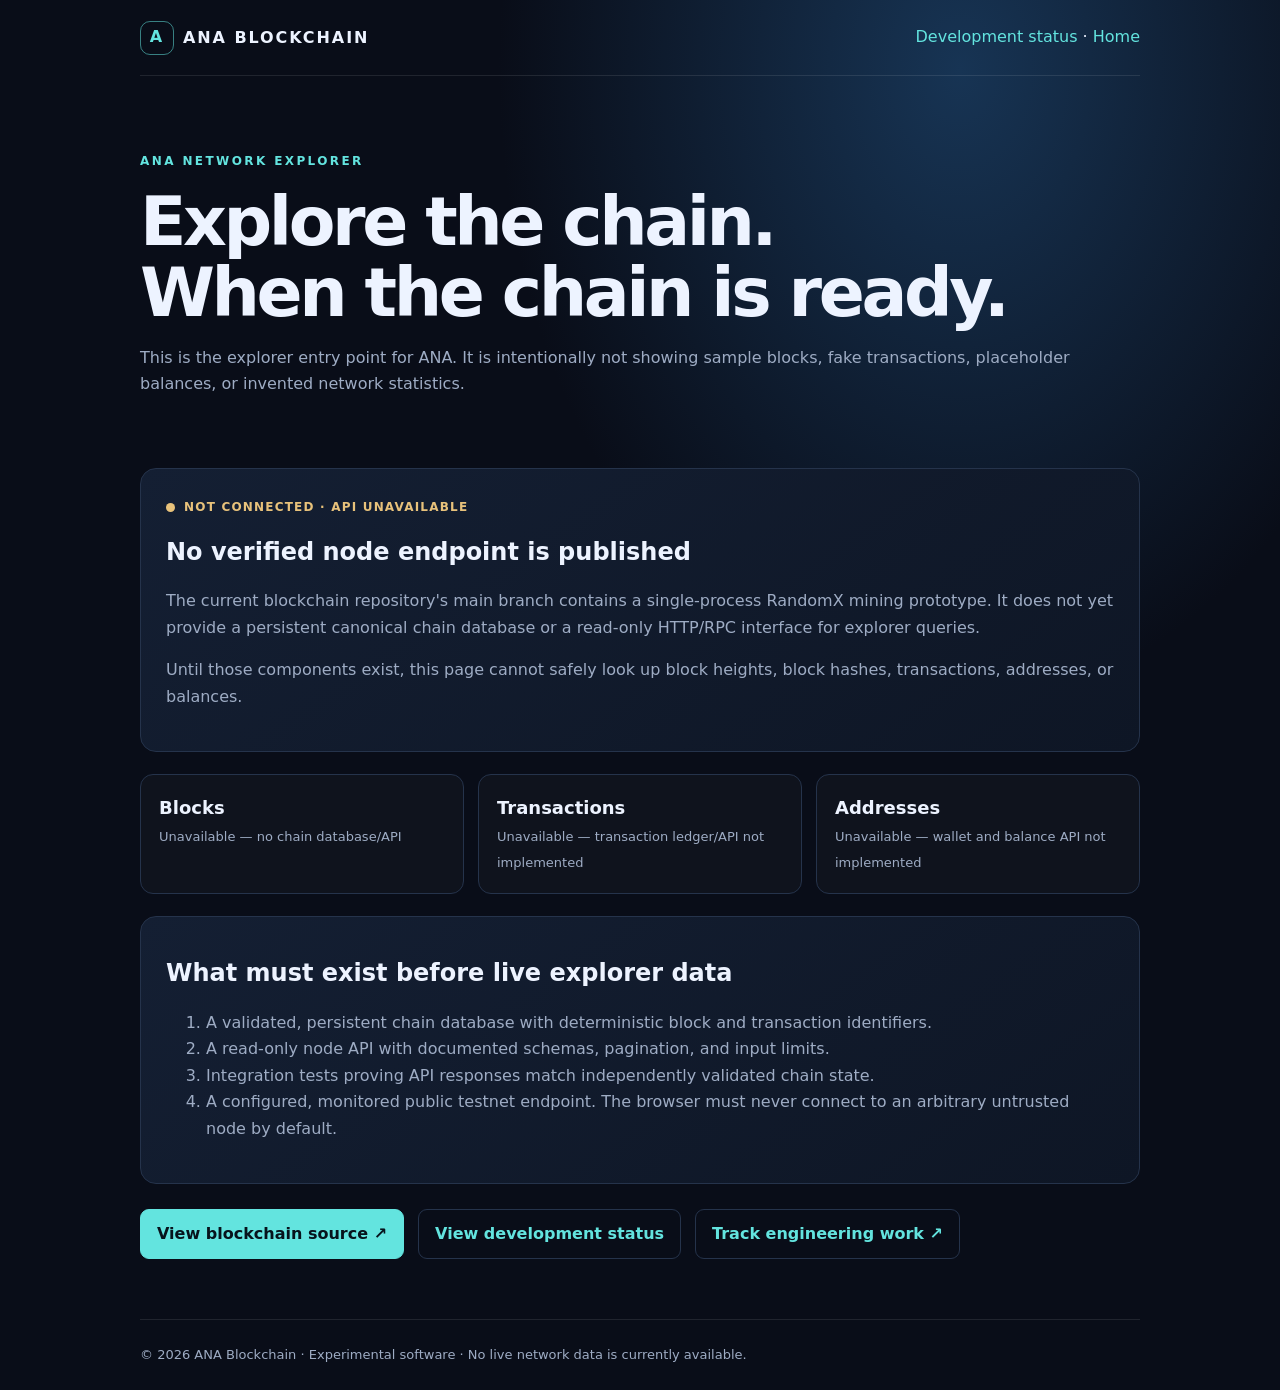
==== explorer.html @ c3601794 "Add honest ANA explorer availability page" ====
<!doctype html>
<html lang="en">
<head>
<meta charset="utf-8"><meta name="viewport" content="width=device-width,initial-scale=1">
<meta name="theme-color" content="#090d18"><meta name="description" content="ANA Blockchain explorer preview. Live chain data is unavailable until a verified node API is published.">
<meta name="color-scheme" content="dark"><title>ANA Explorer — Network data unavailable</title>
<link rel="icon" type="image/svg+xml" href="assets/favicon.svg">
<style>
:root{color-scheme:dark;--bg:#090d18;--panel:#111a2b;--line:#25334b;--text:#edf3ff;--muted:#9eacc4;--cyan:#63e4df;--amber:#e8c27b}*{box-sizing:border-box}body{margin:0;background:radial-gradient(ellipse at 75% 5%,#173454 0,transparent 34%),var(--bg);color:var(--text);font:16px/1.65 system-ui,-apple-system,Segoe UI,sans-serif}.wrap{width:min(1000px,calc(100% - 36px));margin:auto}a{color:var(--cyan);text-decoration:none}a:hover{text-decoration:underline}.nav{height:76px;display:flex;align-items:center;justify-content:space-between;border-bottom:1px solid #ffffff18}.brand{color:var(--text);font-weight:850;letter-spacing:.12em}.mark{display:inline-grid;place-items:center;width:34px;height:34px;margin-right:9px;border:1px solid #63e4df88;border-radius:10px;color:var(--cyan)}.hero{padding:76px 0 35px}.eyebrow{color:var(--cyan);font-size:12px;font-weight:800;letter-spacing:.2em;text-transform:uppercase}.hero h1{font-size:clamp(40px,7vw,68px);line-height:1.05;letter-spacing:-.05em;margin:14px 0}.muted{color:var(--muted)}.panel{border:1px solid var(--line);background:linear-gradient(145deg,#141f33,#0e1625);border-radius:16px;padding:25px;margin:20px 0}.state{display:inline-flex;align-items:center;gap:9px;color:var(--amber);font-size:12px;font-weight:850;letter-spacing:.1em;text-transform:uppercase}.dot{width:9px;height:9px;border-radius:50%;background:var(--amber)}.panel h2{margin:12px 0 6px;font-size:24px}.grid{display:grid;grid-template-columns:repeat(3,1fr);gap:14px;margin:22px 0}.tile{border:1px solid var(--line);border-radius:13px;padding:18px;background:#ffffff06}.tile strong{display:block;font-size:18px}.tile span{font-size:13px;color:var(--muted)}.actions{display:flex;gap:14px;flex-wrap:wrap;margin:25px 0 60px}.btn{display:inline-block;padding:11px 16px;border:1px solid var(--line);border-radius:9px;font-weight:700}.btn.primary{background:var(--cyan);color:#07131c;border-color:var(--cyan)}.footer{border-top:1px solid #ffffff18;padding:24px 0;color:var(--muted);font-size:13px}@media(max-width:650px){.grid{grid-template-columns:1fr}.hero{padding-top:52px}}
</style>
</head>
<body>
<header class="wrap nav"><a class="brand" href="index.html"><span class="mark">A</span>ANA BLOCKCHAIN</a><nav><a href="status.html">Development status</a> · <a href="index.html">Home</a></nav></header>
<main class="wrap">
<section class="hero"><div class="eyebrow">ANA network explorer</div><h1>Explore the chain.<br>When the chain is ready.</h1><p class="muted">This is the explorer entry point for ANA. It is intentionally not showing sample blocks, fake transactions, placeholder balances, or invented network statistics.</p></section>
<section class="panel" aria-live="polite"><div class="state"><span class="dot"></span>Not connected · API unavailable</div><h2>No verified node endpoint is published</h2><p class="muted">The current blockchain repository's main branch contains a single-process RandomX mining prototype. It does not yet provide a persistent canonical chain database or a read-only HTTP/RPC interface for explorer queries.</p><p class="muted">Until those components exist, this page cannot safely look up block heights, block hashes, transactions, addresses, or balances.</p></section>
<div class="grid">
<div class="tile"><strong>Blocks</strong><span>Unavailable — no chain database/API</span></div>
<div class="tile"><strong>Transactions</strong><span>Unavailable — transaction ledger/API not implemented</span></div>
<div class="tile"><strong>Addresses</strong><span>Unavailable — wallet and balance API not implemented</span></div>
</div>
<section class="panel"><h2>What must exist before live explorer data</h2><ol class="muted"><li>A validated, persistent chain database with deterministic block and transaction identifiers.</li><li>A read-only node API with documented schemas, pagination, and input limits.</li><li>Integration tests proving API responses match independently validated chain state.</li><li>A configured, monitored public testnet endpoint. The browser must never connect to an arbitrary untrusted node by default.</li></ol></section>
<div class="actions"><a class="btn primary" href="https://github.com/Rajosreeranighosh/ANA-Blockchain">View blockchain source ↗</a><a class="btn" href="status.html">View development status</a><a class="btn" href="https://github.com/Rajosreeranighosh/ANA-Blockchain/issues">Track engineering work ↗</a></div>
</main>
<footer class="wrap footer">© 2026 ANA Blockchain · Experimental software · No live network data is currently available.</footer>
</body></html>
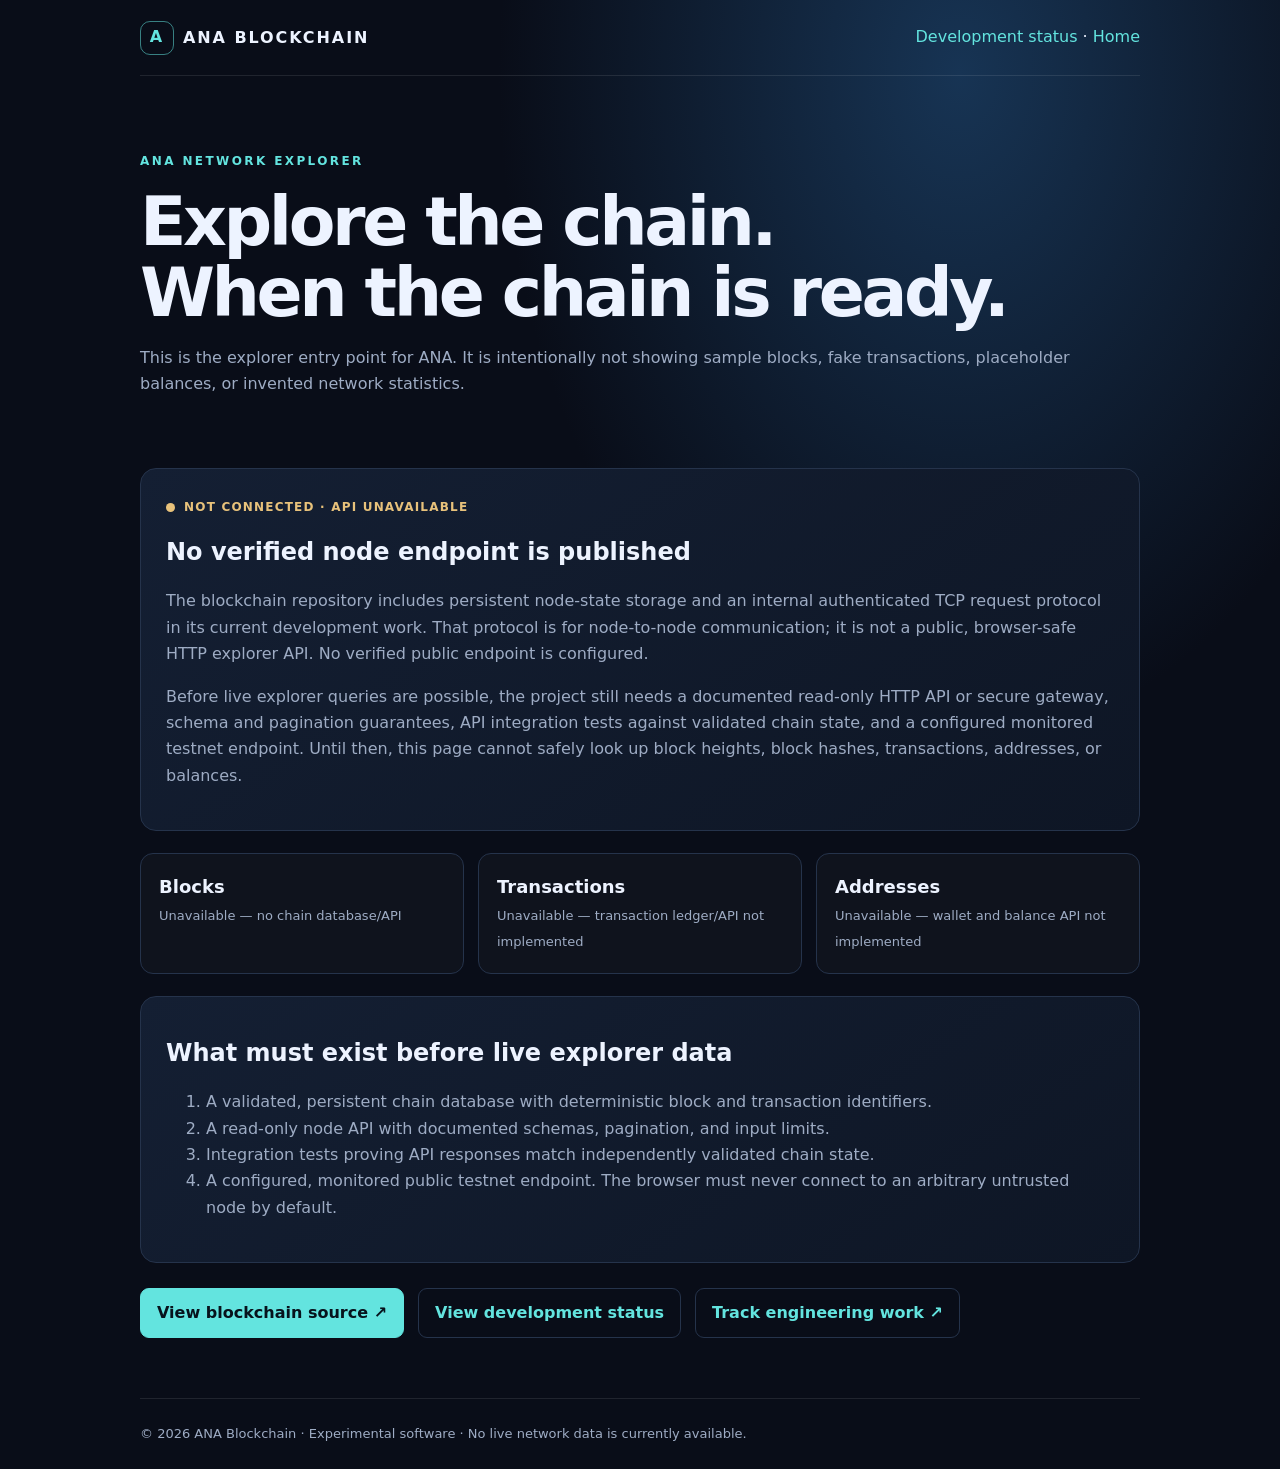
==== commit a40f4a73: "Clarify internal node protocol versus public explorer API" ====
--- a/explorer.html
+++ b/explorer.html
@@ -13,7 +13,7 @@
 <header class="wrap nav"><a class="brand" href="index.html"><span class="mark">A</span>ANA BLOCKCHAIN</a><nav><a href="status.html">Development status</a> · <a href="index.html">Home</a></nav></header>
 <main class="wrap">
 <section class="hero"><div class="eyebrow">ANA network explorer</div><h1>Explore the chain.<br>When the chain is ready.</h1><p class="muted">This is the explorer entry point for ANA. It is intentionally not showing sample blocks, fake transactions, placeholder balances, or invented network statistics.</p></section>
-<section class="panel" aria-live="polite"><div class="state"><span class="dot"></span>Not connected · API unavailable</div><h2>No verified node endpoint is published</h2><p class="muted">The current blockchain repository's main branch contains a single-process RandomX mining prototype. It does not yet provide a persistent canonical chain database or a read-only HTTP/RPC interface for explorer queries.</p><p class="muted">Until those components exist, this page cannot safely look up block heights, block hashes, transactions, addresses, or balances.</p></section>
+<section class="panel" aria-live="polite"><div class="state"><span class="dot"></span>Not connected · API unavailable</div><h2>No verified node endpoint is published</h2><p class="muted">The blockchain repository includes persistent node-state storage and an internal authenticated TCP request protocol in its current development work. That protocol is for node-to-node communication; it is not a public, browser-safe HTTP explorer API. No verified public endpoint is configured.</p><p class="muted">Before live explorer queries are possible, the project still needs a documented read-only HTTP API or secure gateway, schema and pagination guarantees, API integration tests against validated chain state, and a configured monitored testnet endpoint. Until then, this page cannot safely look up block heights, block hashes, transactions, addresses, or balances.</p></section>
 <div class="grid">
 <div class="tile"><strong>Blocks</strong><span>Unavailable — no chain database/API</span></div>
 <div class="tile"><strong>Transactions</strong><span>Unavailable — transaction ledger/API not implemented</span></div>
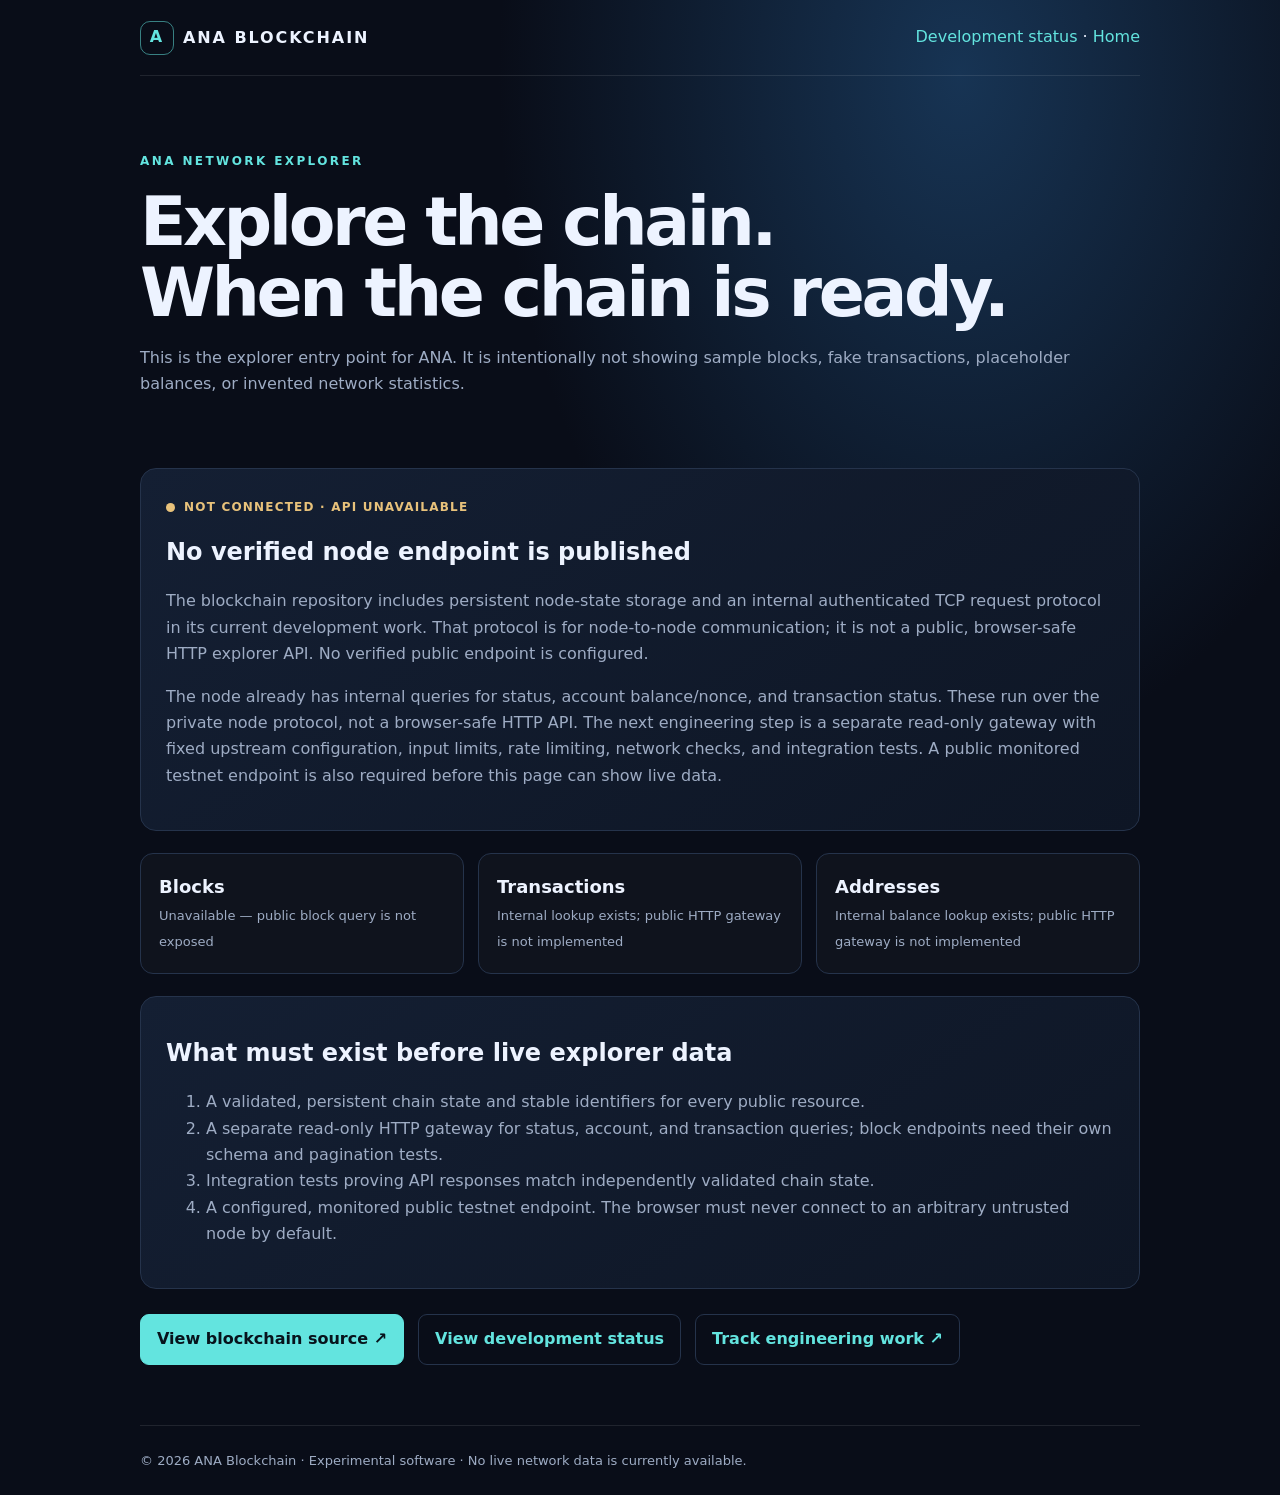
==== commit 51947229: "Clarify internal node queries and read API gateway roadmap" ====
--- a/explorer.html
+++ b/explorer.html
@@ -13,13 +13,13 @@
 <header class="wrap nav"><a class="brand" href="index.html"><span class="mark">A</span>ANA BLOCKCHAIN</a><nav><a href="status.html">Development status</a> · <a href="index.html">Home</a></nav></header>
 <main class="wrap">
 <section class="hero"><div class="eyebrow">ANA network explorer</div><h1>Explore the chain.<br>When the chain is ready.</h1><p class="muted">This is the explorer entry point for ANA. It is intentionally not showing sample blocks, fake transactions, placeholder balances, or invented network statistics.</p></section>
-<section class="panel" aria-live="polite"><div class="state"><span class="dot"></span>Not connected · API unavailable</div><h2>No verified node endpoint is published</h2><p class="muted">The blockchain repository includes persistent node-state storage and an internal authenticated TCP request protocol in its current development work. That protocol is for node-to-node communication; it is not a public, browser-safe HTTP explorer API. No verified public endpoint is configured.</p><p class="muted">Before live explorer queries are possible, the project still needs a documented read-only HTTP API or secure gateway, schema and pagination guarantees, API integration tests against validated chain state, and a configured monitored testnet endpoint. Until then, this page cannot safely look up block heights, block hashes, transactions, addresses, or balances.</p></section>
+<section class="panel" aria-live="polite"><div class="state"><span class="dot"></span>Not connected · API unavailable</div><h2>No verified node endpoint is published</h2><p class="muted">The blockchain repository includes persistent node-state storage and an internal authenticated TCP request protocol in its current development work. That protocol is for node-to-node communication; it is not a public, browser-safe HTTP explorer API. No verified public endpoint is configured.</p><p class="muted">The node already has internal queries for status, account balance/nonce, and transaction status. These run over the private node protocol, not a browser-safe HTTP API. The next engineering step is a separate read-only gateway with fixed upstream configuration, input limits, rate limiting, network checks, and integration tests. A public monitored testnet endpoint is also required before this page can show live data.</p></section>
 <div class="grid">
-<div class="tile"><strong>Blocks</strong><span>Unavailable — no chain database/API</span></div>
-<div class="tile"><strong>Transactions</strong><span>Unavailable — transaction ledger/API not implemented</span></div>
-<div class="tile"><strong>Addresses</strong><span>Unavailable — wallet and balance API not implemented</span></div>
+<div class="tile"><strong>Blocks</strong><span>Unavailable — public block query is not exposed</span></div>
+<div class="tile"><strong>Transactions</strong><span>Internal lookup exists; public HTTP gateway is not implemented</span></div>
+<div class="tile"><strong>Addresses</strong><span>Internal balance lookup exists; public HTTP gateway is not implemented</span></div>
 </div>
-<section class="panel"><h2>What must exist before live explorer data</h2><ol class="muted"><li>A validated, persistent chain database with deterministic block and transaction identifiers.</li><li>A read-only node API with documented schemas, pagination, and input limits.</li><li>Integration tests proving API responses match independently validated chain state.</li><li>A configured, monitored public testnet endpoint. The browser must never connect to an arbitrary untrusted node by default.</li></ol></section>
+<section class="panel"><h2>What must exist before live explorer data</h2><ol class="muted"><li>A validated, persistent chain state and stable identifiers for every public resource.</li><li>A separate read-only HTTP gateway for status, account, and transaction queries; block endpoints need their own schema and pagination tests.</li><li>Integration tests proving API responses match independently validated chain state.</li><li>A configured, monitored public testnet endpoint. The browser must never connect to an arbitrary untrusted node by default.</li></ol></section>
 <div class="actions"><a class="btn primary" href="https://github.com/Rajosreeranighosh/ANA-Blockchain">View blockchain source ↗</a><a class="btn" href="status.html">View development status</a><a class="btn" href="https://github.com/Rajosreeranighosh/ANA-Blockchain/issues">Track engineering work ↗</a></div>
 </main>
 <footer class="wrap footer">© 2026 ANA Blockchain · Experimental software · No live network data is currently available.</footer>
